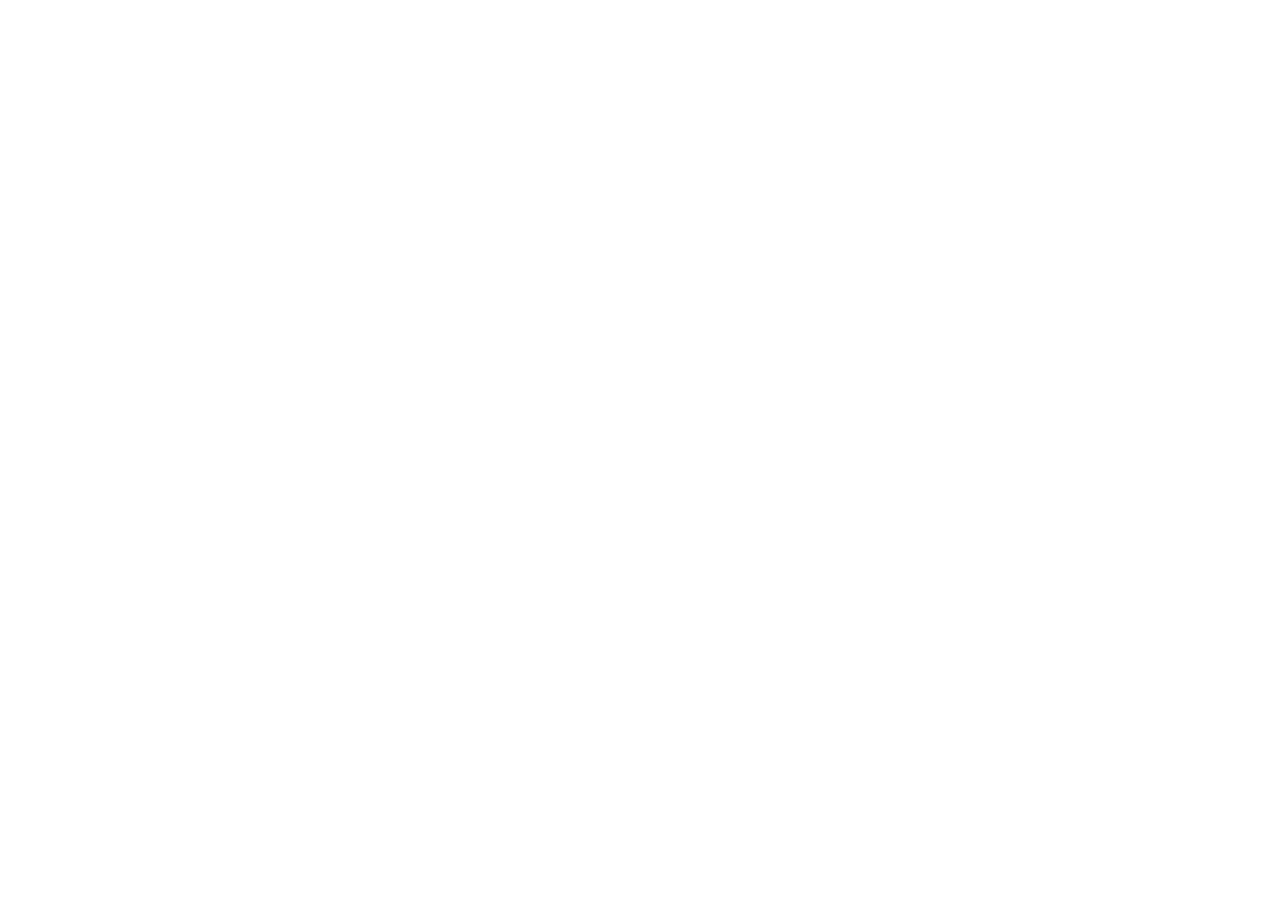
==== index.html @ df1d0f35 "Add files via upload" ====
<!doctype html>
<html lang="en">
	<head>
		<meta charset="utf-8" />
		<meta name="viewport" content="width=device-width, initial-scale=1" />
		<link rel="stylesheet" href="css/default.css" type="text/css" />
	</head>
	<title>Time.Tree - A web planner based around energy levels</title> 
	<body class="flex-col">
	</body>
</html>
---- css/default.css ----
@charset "UTF-8";

/* VARIABLE DEFINITIONS */

:root,[theme-light] {
	--footer-color: #7a7b79;
	--main-bg-color: #ffffff;
	--main-bg-color-rgb: 255, 255, 255;
	--main-hl-color: #bdccc1;
	--nav-color: #ffffff;
	--nav-rgb: 255, 255, 255;
	--nav-link-padding-x: 1rem;
	--nav-link-padding-y: 0.5rem;
	--nav-link-font-weight: ;
	--nav-link-color: var(--link-color);
	--nav-link-disabled-color: var(--secondary-color);
	--navbar-padding-x: 0;
	--navbar-padding-y: 0.5rem;
	--navbar-color: rgba(var(--nav-color), 1);
	--navbar-link-color: var(--link-color);
	--navbar-hover-color: var(--link-hover-color);
	--navbar-disabled-color: var(--link-disabled-color);
	--navbar-active-color: var(--link-active-color);
	--navbar-nav-link-padding-x: 0.5rem;
	--navbar-nav-link-padding-y: 0.25rem;
	--dark-shadow-color: #b6b6b6;
	--dark-shadow-rgb: 182, 182, 182;
	--shadow-color: #cbcbcb;
	--shadow-rgb: 203, 203, 203;
	--sidebar-color: #5a5e63;
	--sidebar-rgb: 90, 94, 99;
	--link-color: #31c000;
	--link-rgb: 49, 192, 0;
	--link-hover-color: #bfe9b1;
	--link-hover-rgb: 191, 233, 177;
	--link-disabled-color: #cccccc;
	--link-disabled-rgb: 204, 204, 204;
	--link-active-color: #ffffff;
	--link-active-rgb: 255, 255, 255;
	--secondary-color: #809593;
	--secondary-rgb: 128, 149, 147;
	--text-color: #000000;
	--text-rgb: 0, 0, 0;
	--black: #000000;
	--black-rgb: 0, 0, 0;
	--blue: #17aef8;
	--brown: #665c3d;
	--green: #31c000;
	--green-rgb: 105, 100, 38;
	--white: #ffffff;
	--white-rgb: 255, 255, 255;
	--lightpink: #f5cae9;
	--lightpink-rgb: 245, 202, 233;
	--body-font-family: var(--font-sans-serif);
	--font-bold: 600;
	--font-bolder: 700;
	--font-sans-serif: system-ui,-apple-system,"Open Sans", "Helvetica Neue";
	--body-font-size: 1rem;
	--font-large: 1.1rem;
	--font-larger: 1.5rem;
	--scroll-height: auto;
}

/* GENERAL STYLING */

a:link {
	color: var(--link-color);
	text-decoration: none;
}

a:active {
	color: var(--link-active-color);
}

a:visited {
	color: var(--link-disabled-color);
}

a:hover {
	color: var(--link-hover-color);
	text-decoration: underline;
}

body {
	margin: 0;
	background-color: var(--main-bg-color);
	font-size: var(--body-font-size);
	color: var(--text-color);
	font-family: var(--body-font-family);
}

.center {
	margin-left: auto;
	margin-right: auto;
}

.border-bottom {
	border-bottom: var(--shadow-color) 1px solid !important;
}

.flex-1 {
	flex: 1;
}

.flex-2 {
	flex: 2;
}

.flex-3 {
	flex: 3;
}

.flex-4 {
	flex: 4;
}

.flex-5 {
	flex: 5;
}

.flex-align-row-bottom {
	margin-top: auto;
}

.flex-col {
	display: flex;
	flex-flow: column wrap;
}

.flex-row {
	display: flex;
	flex-flow: row wrap;
}

.space-below {
	margin-bottom: 1vw;
}

.sticky-top {
	position: -webkit-sticky;
	position: sticky;
	align-self: stretch;
	top: 0;
	z-index: 1020;
}

.sticky-bottom {
	position: -webkit-sticky;
	position: sticky;
	align-self: stretch;
	margin-top: auto;
	bottom: 0;
	z-index: 1020;
}

.sticky-left {
	position: -webkit-sticky;
	position: sticky;
	top: 0;
	z-index: 1020;
}

/* CONTAINED SIDEBAR LAYOUT */

.footer-nav {
	background-color: var(--footer-color);
	align-items: center;
	justify-content: space-between;
	padding: var(--navbar-padding-x) var(--navbar-padding-y);
}

.footer-nav > ul {
	padding-left: 0;
	margin-bottom: 0;
	list-style: none;
			
}
.footer-nav > ul > li {
	padding: 0.5rem;

}

.main-container {
	container-type: inline;
	container-name: main-content;
}

.main-section {
	padding: 0.5rem;
	background-color: var(--main-bg-color);
	flex: auto;
}

.sidebar-nav {
	container-name: sidebar;
	container-type: inline;
	background-color: var(--sidebar-color);
	flex: 0;
}

.top-nav-container {
	background-color: var(--nav-color);
	align-items: center;
	justify-content: space-between;
	padding: var(--navbar-padding-x) var(--navbar-padding-y);
	container-type: block;
	container-name: topnav;
}

.top-nav-container-scroll {
	max-height: var(--scroll-height, 75vh);
	overflow-y: auto;
}

.top-nav-item {
	display: flex;
	flex-direction: row;
	padding-left: 0;
	margin-bottom: 0;
	list-style: none;
}

.top-nav-item > li {
	padding: 0.5rem;
}

/* LOGIN */


div#login {

}
.login input[type="text"], .login input[type="password"], .login input[type="email"] {
	display: flex block;
	margin-left: auto;
	margin-right: auto;
	font: var(--font-large);
	font-weight: var(--font-bold);
	margin-bottom: 1rem;
	border: 1px solid var(--dark-shadow-color);
	border-radius: 0.2rem;
    box-shadow: inset 0px 1px 4px var(--shadow-color);
    -moz-box-shadow: inset 0px 1px 4px var(--shadow-color);
    -webkit-box-shadow: inset 0px 1px 4px var(--shadow-color);
	padding: 0.4rem;
	outline: 0 none;
}

.login button[type="submit"] {
	display: flex block;
	margin-right: auto;
	margin-left: auto;
	font: var(--font-large);
	font-weight: var(--font-bold);
	letter-spacing: 0.05rem;
	background-color: var(--green);
	color: var(--white);
	border: 2px solid transparent;
	border-radius: 0.4rem;
	box-shadow: 1px 1px 5px var(--dark-shadow-color);
	padding: 0.2rem 0.5rem 0.2rem 0.5rem;
	min-height: 35px;
	min-width: 50px;
}

.login button[type="submit"]:hover {
	background-color: var(--lightpink);
	color: var(--black);
}

/* LOGIN LANDING */

button.search {
	font: var(--body-font-family);
	font-weight: var(--font-bold);
	letter-spacing: 0.05rem;
	background-color: var(--green);
	color: var(--white);
	border: 2px solid transparent;
	border-radius: 0.4rem;
	box-shadow: 1px 1px 5px var(--dark-shadow-color);
	padding: 0.3rem 0.1rem 0.3rem 0.1rem;
	min-height: 30px;
	min-width: 50px;
	cursor: pointer;
}

button.search:hover {
	background-color: var(--lightpink);
	color: var(--black);
}

button.landing {
	font: var(--font-large) var(--body-font-family);
	font-weight: var(--font-bold);
	letter-spacing: 0.05rem;
	background-color: var(--green);
	color: var(--white);
	border: 2px solid transparent;
	border-radius: 0.4rem;
	box-shadow: 1px 1px 5px var(--dark-shadow-color);
	padding: 0.2rem 0.5rem 0.2rem 0.5rem;
	margin: 0.2rem;
	min-height: 50px;
	min-width: 70px;
}

button.landing:hover {
	background-color: var(--lightpink);
	color: var(--black);
}

img.logo {
	max-width: 50px;
	max-height: 50px;
	border: 0;
}

img.logo-med {
	max-width: 250px;
	max-height: 250px;
	border: 0;
}

img.logo-lrg {
	max-width: 500px;
	max-height: 500px;
	border: 0;
}


img.nav-icon {
	max-width: 50px;
	max-height: 50px;
	border: 0;
}

img.sidebar-icon {
	max-width: 75px;
	max-height: 75px;
	border: 0;
}

input#global-search {
	font: var(--font-large) var(--body-font-family);
	border: 1px solid var(--dark-shadow-color);
	border-radius: 0.2rem;
    box-shadow: inset 0px 1px 4px var(--shadow-color);
    -moz-box-shadow: inset 0px 1px 4px var(--shadow-color);
    -webkit-box-shadow: inset 0px 1px 4px var(--shadow-color);
	/*text-shadow: 1px 1px 1px var(--lightpink);*/
	padding: 0.4rem;
}

input#global-search:focus {
	outline: 0 none;
}

search.global {
}

#landing-fill {
	
}

.footer-nav-landing {
	container-type: inline;
	container-name: footer;
	background-color: var(--footer-color);
	color: var(--white);
	align-items: center;
	place-content: space-between flex-end;
	padding: var(--navbar-padding-x) var(--navbar-padding-y);
}

.footer-nav-landing > ul {
	padding-left: 0;
	margin-bottom: 0;
	list-style: none;
			
}
.footer-nav-landing > ul > li {
	padding: 0.5rem;
}

.landing-container {
	flex: 5;
}

.landing-section {
	padding: 0.5rem;
	background-color: var(--main-bg-color);
}

.sidebar-nav-landing {
	container-name: sidebar;
	container-type: inline;
	flex: 0;
	justify-content: space-between;
	background-color: var(--sidebar-color);
}

.sidebar-nav-landing > * > ul,  .sidebar-nav-landing > * > ul > li {
	list-style: none;
	padding: 0 0.2rem 0.5rem 0.2rem;
}

.top-nav-landing-container {
	background-color: var(--nav-color);
	align-items: center;
	place-content: space-between flex-end;
	padding: var(--navbar-padding-x) var(--navbar-padding-y);
	container-type: inline;
	container-name: topnav;
}

.top-nav-landing-container-scroll {
	max-height: var(--scroll-height, 75vh);
	overflow-y: auto;
}

.top-nav-landing-container > ul {
	display: flex;
	flex-direction: row;
	padding-left: 0;
	margin-bottom: 0;
	list-style: none;
}

.top-nav-landing-container > ul > li {
	padding: 0.5rem;
}
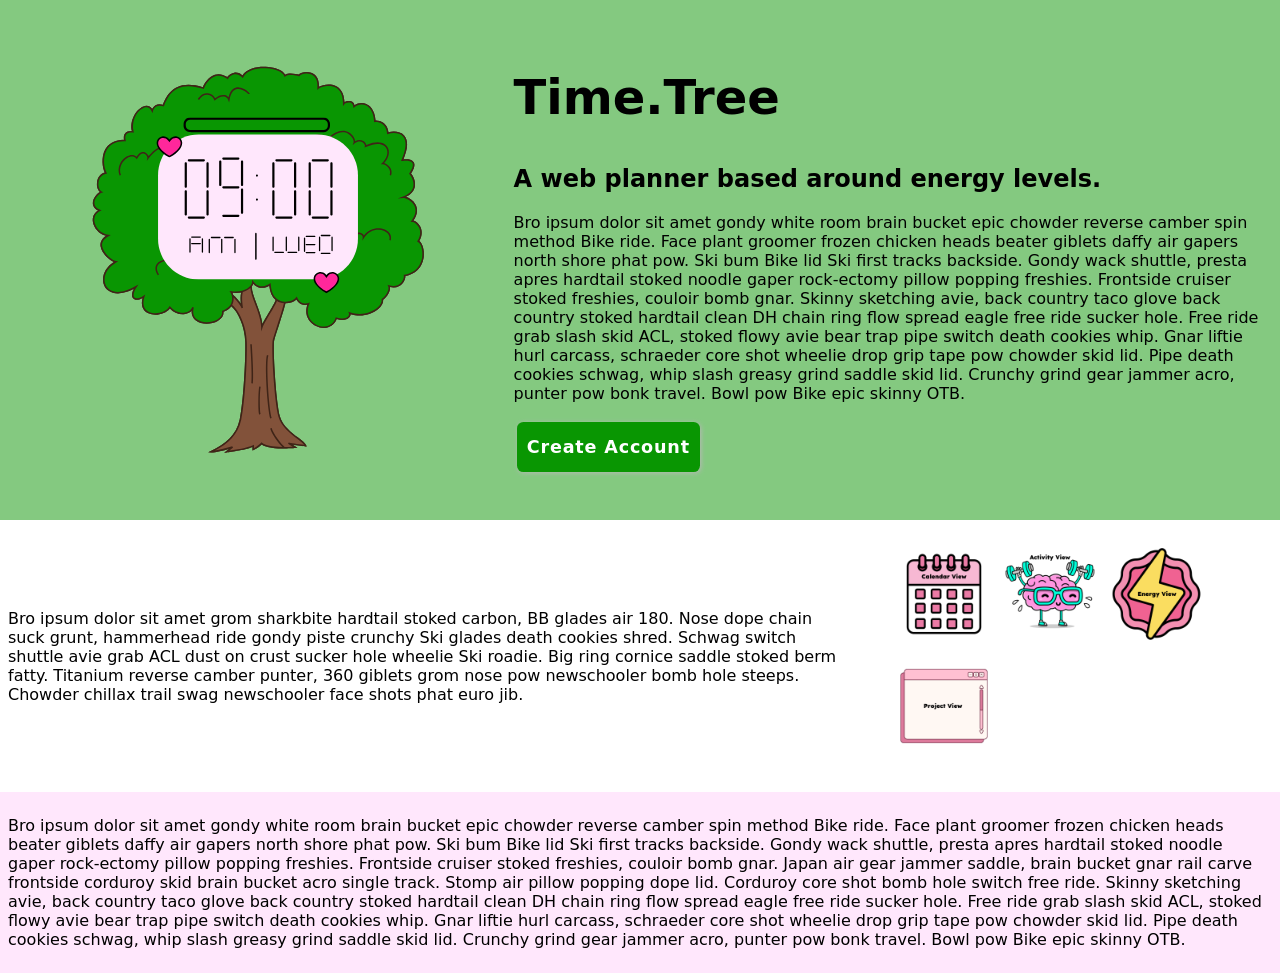
==== commit 008e8316: "Add files via upload" ====
--- a/index.html
+++ b/index.html
@@ -6,6 +6,51 @@
 		<link rel="stylesheet" href="css/default.css" type="text/css" />
 	</head>
 	<title>Time.Tree - A web planner based around energy levels</title> 
-	<body class="flex-col">
+	<body class="flex-col home">
+		<div class="colorblock-top-container flex-row">
+			<section class="flex-2">
+				<img src="img/tt-logo.png" class="logo-lrg" />
+			</section>
+			<section class="flex-3">
+				<h1>Time.Tree</h1>
+				<h2>A web planner based around energy levels.</h2>
+				<p>Bro ipsum dolor sit amet gondy white room brain bucket epic chowder reverse camber spin method Bike ride. Face plant groomer frozen chicken heads beater giblets daffy air gapers north shore phat pow. Ski bum Bike lid Ski first tracks backside.
+					Gondy wack shuttle, presta apres hardtail stoked noodle gaper rock-ectomy pillow popping freshies. Frontside cruiser stoked freshies, couloir bomb gnar.
+					Skinny sketching avie, back country taco glove back country stoked hardtail clean DH chain ring flow spread eagle free ride sucker hole.
+					Free ride grab slash skid ACL, stoked flowy avie bear trap pipe switch death cookies whip. Gnar liftie hurl carcass, schraeder core shot wheelie drop grip tape pow chowder skid lid.
+					Pipe death cookies schwag, whip slash greasy grind saddle skid lid. Crunchy grind gear jammer acro, punter pow bonk travel. Bowl pow Bike epic skinny OTB.
+				</p>
+				<p><button type="button" name="signup" onClick="window.location.assign('signup.html')">Create Account</button></p>
+			</section>
+		</div>
+		<div class="colorblock-middle-container flex-row">
+			<section class="flex-row flex-4">
+				<p>	Bro ipsum dolor sit amet grom sharkbite hardtail stoked carbon, BB glades air 180. Nose dope chain suck grunt, hammerhead ride gondy piste crunchy Ski glades death cookies shred.
+					Schwag switch shuttle avie grab ACL dust on crust sucker hole wheelie Ski roadie. Big ring cornice saddle stoked berm fatty. Titanium reverse camber punter, 360 giblets grom nose pow newschooler bomb hole steeps.
+					Chowder chillax trail swag newschooler face shots phat euro jib.
+				</p>
+			</section>
+			<section class="flex-row flex-2">
+				<ul class="flex-row">
+					<li><img src="img/calendar-icon.png" class="icon-lrg" alt="Calendar View" /></li>
+					<li><img src="img/activity-icon.png" class="icon-lrg" alt="Activity View" /></li>
+					<li><img src="img/energy-icon.png" class="icon-lrg" alt="Energy View" /></li>
+					<li><img src="img/project-icon.png" class="icon-lrg" alt="Project View" /></li>
+				</ul>
+			</section>
+		</div>
+		<div class="colorblock-bottom-container flex-row">
+			<section class="flex-col">
+				<p>Bro ipsum dolor sit amet gondy white room brain bucket epic chowder reverse camber spin method Bike ride. Face plant groomer frozen chicken heads beater giblets daffy air gapers north shore phat pow. 
+					Ski bum Bike lid Ski first tracks backside. Gondy wack shuttle, presta apres hardtail stoked noodle gaper rock-ectomy pillow popping freshies. Frontside cruiser stoked freshies, couloir bomb gnar.
+
+					Japan air gear jammer saddle, brain bucket gnar rail carve frontside corduroy skid brain bucket acro single track. Stomp air pillow popping dope lid. Corduroy core shot bomb hole switch free ride.
+					Skinny sketching avie, back country taco glove back country stoked hardtail clean DH chain ring flow spread eagle free ride sucker hole.
+
+					Free ride grab slash skid ACL, stoked flowy avie bear trap pipe switch death cookies whip. Gnar liftie hurl carcass, schraeder core shot wheelie drop grip tape pow chowder skid lid. 
+					Pipe death cookies schwag, whip slash greasy grind saddle skid lid. Crunchy grind gear jammer acro, punter pow bonk travel. Bowl pow Bike epic skinny OTB.
+				</p>
+			</section>
+		</div>
 	</body>
 </html>
--- a/css/default.css
+++ b/css/default.css
@@ -37,20 +37,22 @@
 	--link-disabled-rgb: 204, 204, 204;
 	--link-active-color: #ffffff;
 	--link-active-rgb: 255, 255, 255;
-	--secondary-color: #809593;
-	--secondary-rgb: 128, 149, 147;
+	--secondary-color: #d8c6d6;
+	--secondary-rgb: 216, 198, 214;
 	--text-color: #000000;
 	--text-rgb: 0, 0, 0;
 	--black: #000000;
 	--black-rgb: 0, 0, 0;
 	--blue: #17aef8;
 	--brown: #665c3d;
-	--green: #31c000;
-	--green-rgb: 105, 100, 38;
+	--green: #099602;
+	--green-rgb: 9, 50, 2;
+	--lightgreen: #84c980;
+	--lightgreen-rgb: 132, 201, 128;
 	--white: #ffffff;
 	--white-rgb: 255, 255, 255;
-	--lightpink: #f5cae9;
-	--lightpink-rgb: 245, 202, 233;
+	--lightpink: #ffe7fc;
+	--lightpink-rgb: 255, 231, 252;
 	--body-font-family: var(--font-sans-serif);
 	--font-bold: 600;
 	--font-bolder: 700;
@@ -58,6 +60,7 @@
 	--body-font-size: 1rem;
 	--font-large: 1.1rem;
 	--font-larger: 1.5rem;
+	--font-xtra-lrg: 3rem;
 	--scroll-height: auto;
 }
 
@@ -160,6 +163,67 @@
 	z-index: 1020;
 }
 
+/* SPLASH/HOMEPAGE */
+
+.home ul > li {
+	list-style: none;
+	padding: 0 0.2rem 0.5rem 0.2rem;
+}
+
+.home h1 {
+	font-size: var(--font-xtra-lrg);
+}
+
+.colorblock-top-container {
+	align-items: center;
+	flex-basis: 100%;
+	background-color: var(--lightgreen);
+	justify-content: space-between;	
+	padding: 0.5rem;
+}
+
+.colorblock-middle-container {
+	align-items: center;
+	flex-basis: 100%;
+	background-color: var(--white);
+	justify-content: space-between;	
+	padding: 0.5rem;
+}
+
+.colorblock-bottom-container {
+	align-items: center;
+	flex-basis: 100%;
+	background-color: var(--lightpink);
+	justify-content: space-between;	
+	padding: 0.5rem;
+}
+
+img.icon-lrg {
+	max-width: 100px;
+	max-height: 100px;
+	border: 0;
+}
+
+.home button[type=button] {
+	font: var(--font-large) var(--body-font-family);
+	font-weight: var(--font-bold);
+	letter-spacing: 0.05rem;
+	background-color: var(--green);
+	color: var(--white);
+	border: 2px solid transparent;
+	border-radius: 0.4rem;
+	box-shadow: 1px 1px 5px var(--dark-shadow-color);
+	padding: 0.2rem 0.5rem 0.2rem 0.5rem;
+	margin: 0.2rem;
+	min-height: 50px;
+	min-width: 70px;
+}
+
+.home button[type=button]:hover {
+	background-color: var(--lightpink);
+	color: var(--black);
+}
+
 /* CONTAINED SIDEBAR LAYOUT */
 
 .footer-nav {
@@ -226,12 +290,11 @@
 
 /* LOGIN */
 
-
 div#login {
 
 }
 .login input[type="text"], .login input[type="password"], .login input[type="email"] {
-	display: flex block;
+	display: flex;
 	margin-left: auto;
 	margin-right: auto;
 	font: var(--font-large);
@@ -247,7 +310,7 @@
 }
 
 .login button[type="submit"] {
-	display: flex block;
+	display: flex;
 	margin-right: auto;
 	margin-left: auto;
 	font: var(--font-large);
@@ -280,6 +343,7 @@
 	border-radius: 0.4rem;
 	box-shadow: 1px 1px 5px var(--dark-shadow-color);
 	padding: 0.3rem 0.1rem 0.3rem 0.1rem;
+	margin-bottom: 1rem;
 	min-height: 30px;
 	min-width: 50px;
 	cursor: pointer;
@@ -348,8 +412,8 @@
     box-shadow: inset 0px 1px 4px var(--shadow-color);
     -moz-box-shadow: inset 0px 1px 4px var(--shadow-color);
     -webkit-box-shadow: inset 0px 1px 4px var(--shadow-color);
-	/*text-shadow: 1px 1px 1px var(--lightpink);*/
 	padding: 0.4rem;
+	margin-bottom: 1rem;
 }
 
 input#global-search:focus {
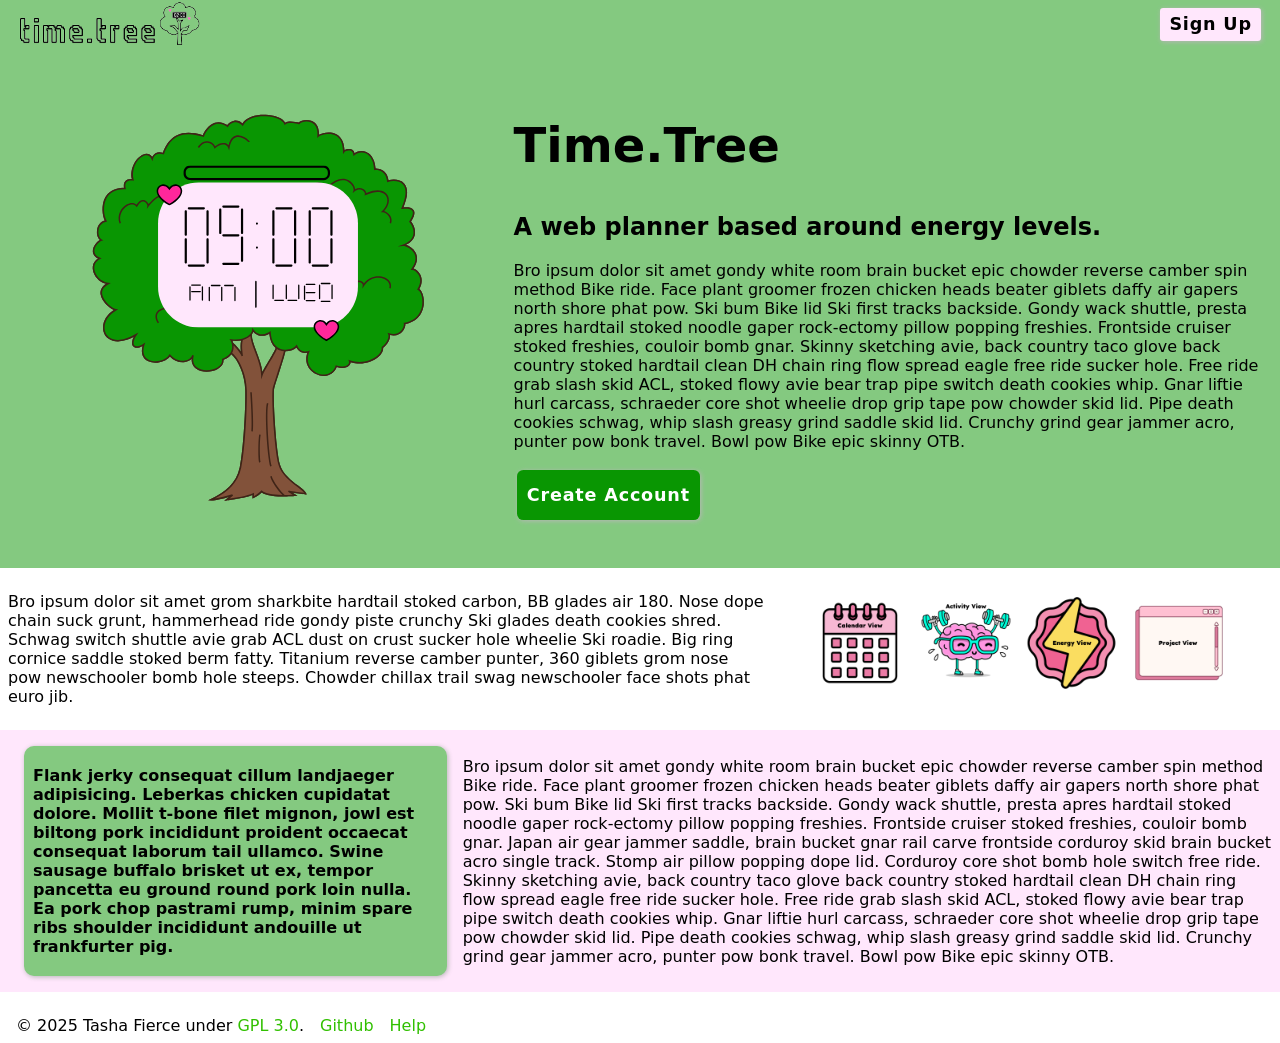
==== commit 3e239ce7: "Add files via upload" ====
--- a/index.html
+++ b/index.html
@@ -3,10 +3,16 @@
 	<head>
 		<meta charset="utf-8" />
 		<meta name="viewport" content="width=device-width, initial-scale=1" />
-		<link rel="stylesheet" href="css/default.css" type="text/css" />
+		<link rel="stylesheet" href="css/default.css" />
 	</head>
 	<title>Time.Tree - A web planner based around energy levels</title> 
 	<body class="flex-col home">
+		<nav class="sticky-top">
+			<div class="flex-row">
+				<img src="img/tt-logo-txt.png" class="logo-txt-sm" />
+				<button type="button" class="dummy" id="signup">Sign Up</button>
+			</div>
+		</nav>
 		<div class="colorblock-top-container flex-row">
 			<section class="flex-2">
 				<img src="img/tt-logo.png" class="logo-lrg" />
@@ -24,13 +30,13 @@
 			</section>
 		</div>
 		<div class="colorblock-middle-container flex-row">
-			<section class="flex-row flex-4">
+			<section class="flex-3">
 				<p>	Bro ipsum dolor sit amet grom sharkbite hardtail stoked carbon, BB glades air 180. Nose dope chain suck grunt, hammerhead ride gondy piste crunchy Ski glades death cookies shred.
 					Schwag switch shuttle avie grab ACL dust on crust sucker hole wheelie Ski roadie. Big ring cornice saddle stoked berm fatty. Titanium reverse camber punter, 360 giblets grom nose pow newschooler bomb hole steeps.
 					Chowder chillax trail swag newschooler face shots phat euro jib.
 				</p>
 			</section>
-			<section class="flex-row flex-2">
+			<section class="flex-2">
 				<ul class="flex-row">
 					<li><img src="img/calendar-icon.png" class="icon-lrg" alt="Calendar View" /></li>
 					<li><img src="img/activity-icon.png" class="icon-lrg" alt="Activity View" /></li>
@@ -40,17 +46,27 @@
 			</section>
 		</div>
 		<div class="colorblock-bottom-container flex-row">
-			<section class="flex-col">
-				<p>Bro ipsum dolor sit amet gondy white room brain bucket epic chowder reverse camber spin method Bike ride. Face plant groomer frozen chicken heads beater giblets daffy air gapers north shore phat pow. 
+			<section class="flex-2 splash-box">
+				<p>	Flank jerky consequat cillum landjaeger adipisicing. Leberkas chicken cupidatat dolore. Mollit t-bone filet mignon, jowl est biltong pork incididunt proident occaecat consequat laborum tail ullamco. Swine sausage buffalo brisket ut ex, tempor pancetta eu ground round pork loin nulla.
+					Ea pork chop pastrami rump, minim spare ribs shoulder incididunt andouille ut frankfurter pig.
+				</p>
+			</section>
+			<section class="flex-4">
+				<p>	Bro ipsum dolor sit amet gondy white room brain bucket epic chowder reverse camber spin method Bike ride. Face plant groomer frozen chicken heads beater giblets daffy air gapers north shore phat pow. 
 					Ski bum Bike lid Ski first tracks backside. Gondy wack shuttle, presta apres hardtail stoked noodle gaper rock-ectomy pillow popping freshies. Frontside cruiser stoked freshies, couloir bomb gnar.
-
 					Japan air gear jammer saddle, brain bucket gnar rail carve frontside corduroy skid brain bucket acro single track. Stomp air pillow popping dope lid. Corduroy core shot bomb hole switch free ride.
 					Skinny sketching avie, back country taco glove back country stoked hardtail clean DH chain ring flow spread eagle free ride sucker hole.
-
 					Free ride grab slash skid ACL, stoked flowy avie bear trap pipe switch death cookies whip. Gnar liftie hurl carcass, schraeder core shot wheelie drop grip tape pow chowder skid lid. 
 					Pipe death cookies schwag, whip slash greasy grind saddle skid lid. Crunchy grind gear jammer acro, punter pow bonk travel. Bowl pow Bike epic skinny OTB.
 				</p>
 			</section>
 		</div>
+		<footer class="footer-home flex-col">
+			<ul class="flex-row">
+				<li>&copy; 2025 Tasha Fierce under <a href="https://spdx.org/licenses/GPL-3.0-or-later.html">GPL 3.0</a>. </li>
+				<li><a href="https://github.com/tashafierce/time-tree">Github</a></li>
+				<li><a href="help.html">Help</a></li>
+			</ul>
+		</footer>
 	</body>
 </html>
--- a/css/default.css
+++ b/css/default.css
@@ -53,6 +53,8 @@
 	--white-rgb: 255, 255, 255;
 	--lightpink: #ffe7fc;
 	--lightpink-rgb: 255, 231, 252;
+	--lightgrey: #dad9d9;
+	--lightgrey-rgb: 218, 217, 217;
 	--body-font-family: var(--font-sans-serif);
 	--font-bold: 600;
 	--font-bolder: 700;
@@ -165,6 +167,38 @@
 
 /* SPLASH/HOMEPAGE */
 
+.home nav, .home nav > div {
+	background-color: var(--lightgreen);
+	align-items: stretch;
+	justify-content: space-between;
+	padding: var(--navbar-padding-x) var(--navbar-padding-y);
+}
+
+.home #logo {
+	margin-right: auto;
+	
+}
+
+.home #signup {
+	margin-left: auto;
+}
+
+.home button[type="button"].dummy {
+	background-color: var(--lightpink);
+	color: var(--black);
+	box-shadow: 1px 1px 5px var(--dark-shadow-color);
+	border: 1px solid transparent;
+	border-radius: 0.2rem;
+	min-width: 2rem;
+	min-height: 2rem;
+	margin: 0.5rem 0.2rem;
+}
+
+.home button[type=button].dummy:hover {
+	background-color: var(--green);
+	color: var(--white);
+}
+
 .home ul > li {
 	list-style: none;
 	padding: 0 0.2rem 0.5rem 0.2rem;
@@ -178,7 +212,6 @@
 	align-items: center;
 	flex-basis: 100%;
 	background-color: var(--lightgreen);
-	justify-content: space-between;	
 	padding: 0.5rem;
 }
 
@@ -186,7 +219,6 @@
 	align-items: center;
 	flex-basis: 100%;
 	background-color: var(--white);
-	justify-content: space-between;	
 	padding: 0.5rem;
 }
 
@@ -194,7 +226,6 @@
 	align-items: center;
 	flex-basis: 100%;
 	background-color: var(--lightpink);
-	justify-content: space-between;	
 	padding: 0.5rem;
 }
 
@@ -202,6 +233,13 @@
 	max-width: 100px;
 	max-height: 100px;
 	border: 0;
+}
+
+img.logo-txt-sm{
+	max-width: 15%;
+	max-height: 15%;
+	border: 0;
+	
 }
 
 .home button[type=button] {
@@ -224,12 +262,41 @@
 	color: var(--black);
 }
 
+.splash-box {
+	font-weight: var(--font-bolder);
+	box-shadow: 1px 1px 5px var(--dark-shadow-color);
+	border: 1px solid transparent;
+	border-radius: 10px;
+	background-color: var(--lightgreen);
+	padding: 0.2rem 0.5rem;
+	margin: 0.5rem 1rem;
+	min-width: 1vw;
+	min-height: auto;
+}
+
+.footer-home {
+	flex-basis: 100%;
+	background-color: transparent;
+	align-items: stretch;
+	padding: var(--navbar-padding-x) var(--navbar-padding-y);
+}
+
+.footer-home ul {
+	padding-left: 0;
+	margin-bottom: 0;
+	list-style: none;
+			
+}
+.footer-home ul > li {
+	padding: 0.5rem;
+
+}
+
 /* CONTAINED SIDEBAR LAYOUT */
 
 .footer-nav {
 	background-color: var(--footer-color);
 	align-items: center;
-	justify-content: space-between;
 	padding: var(--navbar-padding-x) var(--navbar-padding-y);
 }
 
@@ -265,7 +332,6 @@
 .top-nav-container {
 	background-color: var(--nav-color);
 	align-items: center;
-	justify-content: space-between;
 	padding: var(--navbar-padding-x) var(--navbar-padding-y);
 	container-type: block;
 	container-name: topnav;
@@ -460,7 +526,7 @@
 	container-name: sidebar;
 	container-type: inline;
 	flex: 0;
-	justify-content: space-between;
+	align-items: center;
 	background-color: var(--sidebar-color);
 }
 
